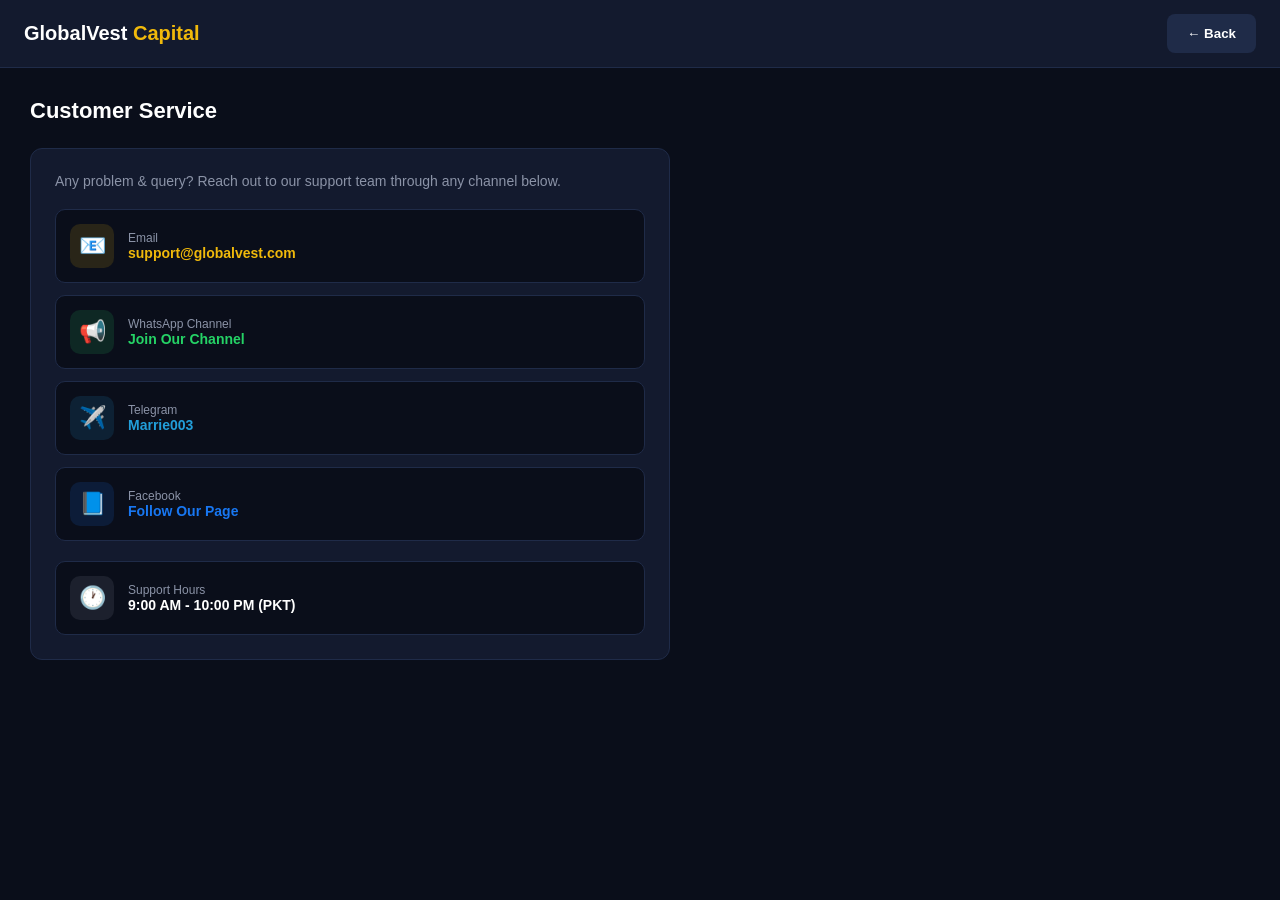
==== support.html @ c2818d29 "first commit" ====
<!DOCTYPE html>
<html lang="en">
<head>
<meta charset="UTF-8">
<meta name="viewport" content="width=device-width, initial-scale=1.0">
<title>Customer Service - GlobalVest Capital</title>
<link rel="stylesheet" href="style.css">
</head>
<body>
<div class="navbar">
  <div class="logo">GlobalVest <span>Capital</span></div>
  <button class="btn-secondary" onclick="location.href='dashboard.html'">← Back</button>
</div>

<div class="main" style="margin-left:0;">
  <h1 class="page-title">Customer Service</h1>

  <div class="card" style="max-width:640px;">
    <p style="color:#8b93a7;margin-bottom:20px;font-size:14px;">
      Any problem & query? Reach out to our support team through any channel below.
    </p>

    <!-- EMAIL -->
    <a href="mailto:support@globalvest.com" style="text-decoration:none;">
      <div style="display:flex;align-items:center;gap:14px;padding:14px;background:#0a0e1a;border:1px solid #1f2b48;border-radius:10px;margin-bottom:12px;transition:0.2s;">
        <div style="width:44px;height:44px;background:#f0b90b22;border-radius:10px;display:flex;align-items:center;justify-content:center;font-size:22px;">📧</div>
        <div>
          <div style="color:#8b93a7;font-size:12px;">Email</div>
          <div style="color:#f0b90b;font-weight:700;font-size:14px;">support@globalvest.com</div>
        </div>
      </div>
    </a>

    

    <!-- WHATSAPP CHANNEL -->
    <a href="https://whatsapp.com/channel/YOUR_CHANNEL_ID" target="_blank" style="text-decoration:none;">
      <div style="display:flex;align-items:center;gap:14px;padding:14px;background:#0a0e1a;border:1px solid #1f2b48;border-radius:10px;margin-bottom:12px;transition:0.2s;">
        <div style="width:44px;height:44px;background:#25d36622;border-radius:10px;display:flex;align-items:center;justify-content:center;font-size:22px;">📢</div>
        <div>
          <div style="color:#8b93a7;font-size:12px;">WhatsApp Channel</div>
          <div style="color:#25d366;font-weight:700;font-size:14px;">Join Our Channel</div>
        </div>
      </div>
    </a>

    <!-- TELEGRAM -->
    <a href="t.me/Marrie003" target="_blank" style="text-decoration:none;">
      <div style="display:flex;align-items:center;gap:14px;padding:14px;background:#0a0e1a;border:1px solid #1f2b48;border-radius:10px;margin-bottom:12px;transition:0.2s;">
        <div style="width:44px;height:44px;background:#229ed922;border-radius:10px;display:flex;align-items:center;justify-content:center;font-size:22px;">✈️</div>
        <div>
          <div style="color:#8b93a7;font-size:12px;">Telegram</div>
          <div style="color:#229ed9;font-weight:700;font-size:14px;">Marrie003</div>
        </div>
      </div>
    </a>

    <!-- FACEBOOK -->
    <a href="https://facebook.com/YOUR_FACEBOOK_PAGE" target="_blank" style="text-decoration:none;">
      <div style="display:flex;align-items:center;gap:14px;padding:14px;background:#0a0e1a;border:1px solid #1f2b48;border-radius:10px;margin-bottom:12px;transition:0.2s;">
        <div style="width:44px;height:44px;background:#1877f222;border-radius:10px;display:flex;align-items:center;justify-content:center;font-size:22px;">📘</div>
        <div>
          <div style="color:#8b93a7;font-size:12px;">Facebook</div>
          <div style="color:#1877f2;font-weight:700;font-size:14px;">Follow Our Page</div>
        </div>
      </div>
    </a>

    <!-- TIMING -->
    <div style="display:flex;align-items:center;gap:14px;padding:14px;background:#0a0e1a;border:1px solid #1f2b48;border-radius:10px;margin-top:20px;">
      <div style="width:44px;height:44px;background:#8b93a722;border-radius:10px;display:flex;align-items:center;justify-content:center;font-size:22px;">🕐</div>
      <div>
        <div style="color:#8b93a7;font-size:12px;">Support Hours</div>
        <div style="color:#fff;font-weight:700;font-size:14px;">9:00 AM - 10:00 PM (PKT)</div>
      </div>
    </div>

  </div>
</div>
</body>
</html>
---- style.css ----
* { margin: 0; padding: 0; box-sizing: border-box; font-family: 'Segoe UI', Arial, sans-serif; }
body { background: #0a0e1a; color: #e5e7eb; min-height: 100vh; }

/* AUTH */
.auth-body { display: flex; align-items: center; justify-content: center; background: linear-gradient(135deg, #0a0e1a 0%, #1e2a4a 100%); }
.auth-container { width: 100%; max-width: 440px; padding: 20px; }
.auth-box { background: #131a2e; border: 1px solid #1f2b48; border-radius: 16px; padding: 40px 30px; box-shadow: 0 20px 60px rgba(0,0,0,0.5); }
.brand { text-align: center; margin-bottom: 30px; }
.brand h1 { font-size: 28px; color: #fff; letter-spacing: 1px; }
.brand h1 span { color: #f0b90b; }
.brand p { color: #8b93a7; font-size: 13px; margin-top: 5px; }
.tabs { display: flex; gap: 8px; margin-bottom: 24px; background: #0a0e1a; padding: 4px; border-radius: 10px; }
.tab { flex: 1; padding: 10px; background: transparent; border: none; color: #8b93a7; border-radius: 8px; cursor: pointer; font-weight: 600; }
.tab.active { background: #f0b90b; color: #0a0e1a; }
.form { display: none; flex-direction: column; gap: 14px; }
.form.active { display: flex; }
.form input { padding: 13px 16px; background: #0a0e1a; border: 1px solid #1f2b48; border-radius: 8px; color: #fff; font-size: 14px; }
.form input:focus { outline: none; border-color: #f0b90b; }
.btn-primary { padding: 13px; background: #f0b90b; color: #0a0e1a; border: none; border-radius: 8px; font-weight: 700; cursor: pointer; font-size: 15px; }
.btn-primary:hover { background: #d9a509; }
.msg { font-size: 13px; text-align: center; }

/* DASHBOARD LAYOUT */
.navbar { background: #131a2e; padding: 14px 24px; display: flex; justify-content: space-between; align-items: center; border-bottom: 1px solid #1f2b48; position: sticky; top: 0; z-index: 100; }
.navbar .logo { font-size: 20px; font-weight: 800; color: #fff; }
.navbar .logo span { color: #f0b90b; }
.navbar .user-info { display: flex; align-items: center; gap: 12px; font-size: 14px; color: #8b93a7; }

.sidebar { position: fixed; left: 0; top: 60px; width: 240px; height: calc(100vh - 60px); background: #131a2e; border-right: 1px solid #1f2b48; padding: 20px 0; overflow-y: auto; }
.sidebar a { display: block; padding: 12px 24px; color: #8b93a7; text-decoration: none; font-size: 14px; }
.sidebar a:hover, .sidebar a.active { background: #0a0e1a; color: #f0b90b; border-left: 3px solid #f0b90b; }

.main { margin-left: 240px; padding: 30px; margin-top: 0; }
.page-title { font-size: 22px; color: #fff; margin-bottom: 24px; }

/* CARDS */
.card { background: #131a2e; border: 1px solid #1f2b48; border-radius: 12px; padding: 24px; margin-bottom: 20px; }
.balance-card { background: linear-gradient(135deg, #f0b90b, #d9a509); color: #0a0e1a; }
.balance-card h3 { font-size: 14px; opacity: 0.8; margin-bottom: 8px; }
.balance-card .amount { font-size: 32px; font-weight: 800; }

.grid { display: grid; grid-template-columns: repeat(auto-fit, minmax(220px, 1fr)); gap: 20px; }

.plan-card { background: #131a2e; border: 1px solid #1f2b48; border-radius: 12px; padding: 24px; transition: transform 0.3s; }
.plan-card:hover { transform: translateY(-4px); border-color: #f0b90b; }
.plan-card h3 { color: #f0b90b; margin-bottom: 12px; }
.plan-card .price { font-size: 24px; font-weight: 800; color: #fff; margin-bottom: 8px; }
.plan-card .profit { color: #22c55e; margin-bottom: 16px; }
.plan-card ul { list-style: none; margin-bottom: 20px; }
.plan-card ul li { padding: 6px 0; font-size: 13px; color: #8b93a7; }

/* TABLE */
table { width: 100%; border-collapse: collapse; }
th, td { padding: 12px; text-align: left; border-bottom: 1px solid #1f2b48; font-size: 14px; }
th { color: #8b93a7; font-weight: 600; }
.badge { padding: 4px 10px; border-radius: 20px; font-size: 12px; font-weight: 600; }
.badge.pending { background: #f59e0b33; color: #f59e0b; }
.badge.approved { background: #22c55e33; color: #22c55e; }
.badge.rejected { background: #ef444433; color: #ef4444; }

/* FORM */
.form-group { margin-bottom: 16px; }
.form-group label { display: block; font-size: 13px; color: #8b93a7; margin-bottom: 6px; }
.form-group input, .form-group select { width: 100%; padding: 12px; background: #0a0e1a; border: 1px solid #1f2b48; border-radius: 8px; color: #fff; }
.form-group input:focus, .form-group select:focus { outline: none; border-color: #f0b90b; }

.btn-secondary { padding: 12px 20px; background: #1f2b48; color: #fff; border: none; border-radius: 8px; cursor: pointer; font-weight: 600; }
.btn-danger { background: #ef4444; color: #fff; }

@media (max-width: 768px) {
  .sidebar { transform: translateX(-100%); transition: 0.3s; }
  .sidebar.open { transform: translateX(0); }
  .main { margin-left: 0; padding: 20px; }
}
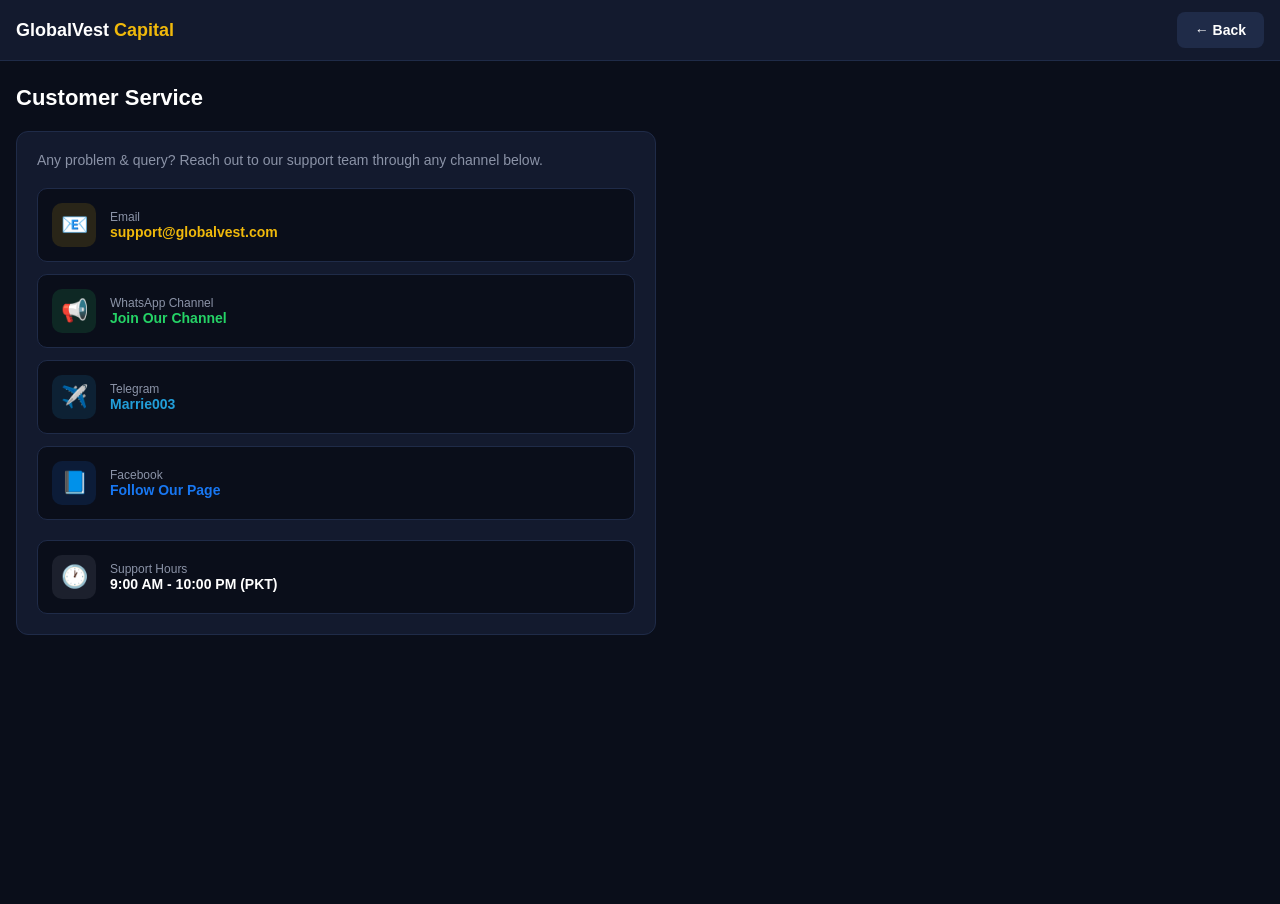
==== commit 0cc35c2e: "Update support.html" ====
--- a/support.html
+++ b/support.html
@@ -34,7 +34,7 @@
     
 
     <!-- WHATSAPP CHANNEL -->
-    <a href="https://whatsapp.com/channel/YOUR_CHANNEL_ID" target="_blank" style="text-decoration:none;">
+    <a href="https://whatsapp.com/channel/0029Vb97qyvFnSzHglvsST3p" target="_blank" style="text-decoration:none;">
       <div style="display:flex;align-items:center;gap:14px;padding:14px;background:#0a0e1a;border:1px solid #1f2b48;border-radius:10px;margin-bottom:12px;transition:0.2s;">
         <div style="width:44px;height:44px;background:#25d36622;border-radius:10px;display:flex;align-items:center;justify-content:center;font-size:22px;">📢</div>
         <div>
@@ -56,7 +56,7 @@
     </a>
 
     <!-- FACEBOOK -->
-    <a href="https://facebook.com/YOUR_FACEBOOK_PAGE" target="_blank" style="text-decoration:none;">
+    <a href="https://www.facebook.com/share/1BHDqsiB1m/" target="_blank" style="text-decoration:none;">
       <div style="display:flex;align-items:center;gap:14px;padding:14px;background:#0a0e1a;border:1px solid #1f2b48;border-radius:10px;margin-bottom:12px;transition:0.2s;">
         <div style="width:44px;height:44px;background:#1877f222;border-radius:10px;display:flex;align-items:center;justify-content:center;font-size:22px;">📘</div>
         <div>
@@ -78,4 +78,4 @@
   </div>
 </div>
 </body>
-</html>+</html>
--- a/style.css
+++ b/style.css
@@ -1,74 +1,379 @@
 * { margin: 0; padding: 0; box-sizing: border-box; font-family: 'Segoe UI', Arial, sans-serif; }
-body { background: #0a0e1a; color: #e5e7eb; min-height: 100vh; }
-
-/* AUTH */
-.auth-body { display: flex; align-items: center; justify-content: center; background: linear-gradient(135deg, #0a0e1a 0%, #1e2a4a 100%); }
-.auth-container { width: 100%; max-width: 440px; padding: 20px; }
-.auth-box { background: #131a2e; border: 1px solid #1f2b48; border-radius: 16px; padding: 40px 30px; box-shadow: 0 20px 60px rgba(0,0,0,0.5); }
-.brand { text-align: center; margin-bottom: 30px; }
-.brand h1 { font-size: 28px; color: #fff; letter-spacing: 1px; }
+body { background: #0a0e1a; color: #e5e7eb; min-height: 100vh; overflow-x: hidden; }
+
+/* ============ AUTH ============ */
+.auth-body { 
+  display: flex; align-items: center; justify-content: center; 
+  background: linear-gradient(135deg, #0a0e1a 0%, #1e2a4a 100%); 
+  padding: 16px;
+}
+.auth-container { width: 100%; max-width: 440px; }
+.auth-box { background: #131a2e; border: 1px solid #1f2b48; border-radius: 16px; padding: 32px 24px; box-shadow: 0 20px 60px rgba(0,0,0,0.5); }
+.brand { text-align: center; margin-bottom: 26px; }
+.brand h1 { font-size: 26px; color: #fff; letter-spacing: 1px; }
 .brand h1 span { color: #f0b90b; }
 .brand p { color: #8b93a7; font-size: 13px; margin-top: 5px; }
-.tabs { display: flex; gap: 8px; margin-bottom: 24px; background: #0a0e1a; padding: 4px; border-radius: 10px; }
-.tab { flex: 1; padding: 10px; background: transparent; border: none; color: #8b93a7; border-radius: 8px; cursor: pointer; font-weight: 600; }
+.tabs { display: flex; gap: 8px; margin-bottom: 22px; background: #0a0e1a; padding: 4px; border-radius: 10px; }
+.tab { flex: 1; padding: 11px 8px; background: transparent; border: none; color: #8b93a7; border-radius: 8px; cursor: pointer; font-weight: 600; font-size: 14px; }
 .tab.active { background: #f0b90b; color: #0a0e1a; }
-.form { display: none; flex-direction: column; gap: 14px; }
+.form { display: none; flex-direction: column; gap: 13px; }
 .form.active { display: flex; }
-.form input { padding: 13px 16px; background: #0a0e1a; border: 1px solid #1f2b48; border-radius: 8px; color: #fff; font-size: 14px; }
+.form input { padding: 13px 16px; background: #0a0e1a; border: 1px solid #1f2b48; border-radius: 8px; color: #fff; font-size: 15px; width: 100%; }
 .form input:focus { outline: none; border-color: #f0b90b; }
 .btn-primary { padding: 13px; background: #f0b90b; color: #0a0e1a; border: none; border-radius: 8px; font-weight: 700; cursor: pointer; font-size: 15px; }
 .btn-primary:hover { background: #d9a509; }
 .msg { font-size: 13px; text-align: center; }
 
-/* DASHBOARD LAYOUT */
-.navbar { background: #131a2e; padding: 14px 24px; display: flex; justify-content: space-between; align-items: center; border-bottom: 1px solid #1f2b48; position: sticky; top: 0; z-index: 100; }
-.navbar .logo { font-size: 20px; font-weight: 800; color: #fff; }
+/* ============ NAVBAR ============ */
+.navbar { 
+  background: #131a2e; padding: 12px 16px; 
+  display: flex; justify-content: space-between; align-items: center; 
+  border-bottom: 1px solid #1f2b48; position: sticky; top: 0; z-index: 100;
+}
+.navbar .logo { font-size: 18px; font-weight: 800; color: #fff; white-space: nowrap; }
 .navbar .logo span { color: #f0b90b; }
-.navbar .user-info { display: flex; align-items: center; gap: 12px; font-size: 14px; color: #8b93a7; }
-
-.sidebar { position: fixed; left: 0; top: 60px; width: 240px; height: calc(100vh - 60px); background: #131a2e; border-right: 1px solid #1f2b48; padding: 20px 0; overflow-y: auto; }
-.sidebar a { display: block; padding: 12px 24px; color: #8b93a7; text-decoration: none; font-size: 14px; }
-.sidebar a:hover, .sidebar a.active { background: #0a0e1a; color: #f0b90b; border-left: 3px solid #f0b90b; }
-
-.main { margin-left: 240px; padding: 30px; margin-top: 0; }
-.page-title { font-size: 22px; color: #fff; margin-bottom: 24px; }
-
-/* CARDS */
-.card { background: #131a2e; border: 1px solid #1f2b48; border-radius: 12px; padding: 24px; margin-bottom: 20px; }
+.navbar .user-info { display: flex; align-items: center; gap: 10px; font-size: 13px; color: #8b93a7; }
+.navbar .user-info span { max-width: 100px; overflow: hidden; text-overflow: ellipsis; white-space: nowrap; }
+
+/* Hamburger button — mobile only */
+.hamburger {
+  display: none;
+  background: transparent; border: none; color: #f0b90b;
+  font-size: 26px; cursor: pointer; padding: 4px 8px;
+}
+
+/* ============ SIDEBAR ============ */
+.sidebar { 
+  position: fixed; left: 0; top: 57px; 
+  width: 240px; height: calc(100vh - 57px); 
+  background: #131a2e; border-right: 1px solid #1f2b48; 
+  padding: 16px 0; overflow-y: auto; 
+  transition: transform 0.3s ease;
+  z-index: 99;
+}
+.sidebar a { 
+  display: block; padding: 13px 22px; color: #8b93a7; 
+  text-decoration: none; font-size: 14px; 
+  border-left: 3px solid transparent;
+}
+.sidebar a:hover, .sidebar a.active { 
+  background: #0a0e1a; color: #f0b90b; 
+  border-left-color: #f0b90b;
+}
+
+/* Mobile — sidebar off-screen by default */
+.sidebar-backdrop {
+  display: none;
+  position: fixed; inset: 0; 
+  background: rgba(0,0,0,0.6); 
+  z-index: 98;
+}
+.sidebar-backdrop.active { display: block; }
+
+/* ============ MAIN ============ */
+.main { margin-left: 240px; padding: 24px 16px; min-height: calc(100vh - 57px); }
+.page-title { font-size: 22px; color: #fff; margin-bottom: 20px; }
+
+/* ============ CARDS ============ */
+.card { 
+  background: #131a2e; border: 1px solid #1f2b48; 
+  border-radius: 12px; padding: 20px; margin-bottom: 18px;
+  overflow-x: auto;
+}
 .balance-card { background: linear-gradient(135deg, #f0b90b, #d9a509); color: #0a0e1a; }
 .balance-card h3 { font-size: 14px; opacity: 0.8; margin-bottom: 8px; }
-.balance-card .amount { font-size: 32px; font-weight: 800; }
-
-.grid { display: grid; grid-template-columns: repeat(auto-fit, minmax(220px, 1fr)); gap: 20px; }
-
-.plan-card { background: #131a2e; border: 1px solid #1f2b48; border-radius: 12px; padding: 24px; transition: transform 0.3s; }
+.balance-card .amount { font-size: 28px; font-weight: 800; }
+
+/* ============ GRID ============ */
+.grid { 
+  display: grid; 
+  grid-template-columns: repeat(auto-fit, minmax(220px, 1fr)); 
+  gap: 16px; 
+}
+
+/* ============ PLAN CARDS ============ */
+.plan-card { 
+  background: #131a2e; border: 1px solid #1f2b48; 
+  border-radius: 12px; padding: 20px; 
+  transition: transform 0.3s;
+}
 .plan-card:hover { transform: translateY(-4px); border-color: #f0b90b; }
-.plan-card h3 { color: #f0b90b; margin-bottom: 12px; }
-.plan-card .price { font-size: 24px; font-weight: 800; color: #fff; margin-bottom: 8px; }
+.plan-card h3 { color: #f0b90b; margin-bottom: 12px; font-size: 18px; }
+.plan-card .price { font-size: 20px; font-weight: 800; color: #fff; margin-bottom: 8px; word-break: break-word; }
 .plan-card .profit { color: #22c55e; margin-bottom: 16px; }
-.plan-card ul { list-style: none; margin-bottom: 20px; }
-.plan-card ul li { padding: 6px 0; font-size: 13px; color: #8b93a7; }
-
-/* TABLE */
-table { width: 100%; border-collapse: collapse; }
-th, td { padding: 12px; text-align: left; border-bottom: 1px solid #1f2b48; font-size: 14px; }
-th { color: #8b93a7; font-weight: 600; }
-.badge { padding: 4px 10px; border-radius: 20px; font-size: 12px; font-weight: 600; }
+.plan-card ul { list-style: none; margin-bottom: 18px; }
+.plan-card ul li { padding: 5px 0; font-size: 13px; color: #8b93a7; }
+
+/* ============ TABLES ============ */
+table { width: 100%; border-collapse: collapse; min-width: 560px; }
+th, td { padding: 12px 10px; text-align: left; border-bottom: 1px solid #1f2b48; font-size: 13px; }
+th { color: #8b93a7; font-weight: 600; font-size: 12px; text-transform: uppercase; letter-spacing: 0.5px; }
+.badge { padding: 4px 10px; border-radius: 20px; font-size: 11px; font-weight: 700; }
 .badge.pending { background: #f59e0b33; color: #f59e0b; }
 .badge.approved { background: #22c55e33; color: #22c55e; }
 .badge.rejected { background: #ef444433; color: #ef4444; }
 
-/* FORM */
+/* ============ FORMS ============ */
 .form-group { margin-bottom: 16px; }
 .form-group label { display: block; font-size: 13px; color: #8b93a7; margin-bottom: 6px; }
-.form-group input, .form-group select { width: 100%; padding: 12px; background: #0a0e1a; border: 1px solid #1f2b48; border-radius: 8px; color: #fff; }
-.form-group input:focus, .form-group select:focus { outline: none; border-color: #f0b90b; }
-
-.btn-secondary { padding: 12px 20px; background: #1f2b48; color: #fff; border: none; border-radius: 8px; cursor: pointer; font-weight: 600; }
+.form-group input, .form-group select { 
+  width: 100%; padding: 12px 14px; 
+  background: #0a0e1a; border: 1px solid #1f2b48; 
+  border-radius: 8px; color: #fff; font-size: 14px;
+}
+.form-group input:focus, .form-group select:focus { 
+  outline: none; border-color: #f0b90b; 
+}
+
+/* ============ BUTTONS ============ */
+.btn-secondary { 
+  padding: 10px 18px; background: #1f2b48; color: #fff; 
+  border: none; border-radius: 8px; cursor: pointer; 
+  font-weight: 600; font-size: 14px;
+}
 .btn-danger { background: #ef4444; color: #fff; }
 
+/* ============ MOBILE ============ */
 @media (max-width: 768px) {
-  .sidebar { transform: translateX(-100%); transition: 0.3s; }
+  /* Hamburger visible */
+  .hamburger { display: block; }
+
+  /* Sidebar off-screen — opens on hamburger click */
+  .sidebar { 
+    transform: translateX(-100%); 
+    width: 260px; 
+  }
   .sidebar.open { transform: translateX(0); }
-  .main { margin-left: 0; padding: 20px; }
-}+
+  /* Main full width */
+  .main { margin-left: 0; padding: 16px 12px; }
+
+  /* Navbar adjustments */
+  .navbar { padding: 10px 12px; }
+  .navbar .logo { font-size: 16px; }
+  .navbar .user-info { gap: 8px; font-size: 12px; }
+  .navbar .user-info span { max-width: 80px; }
+
+  /* Title smaller */
+  .page-title { font-size: 18px; margin-bottom: 16px; }
+
+  /* Cards padding */
+  .card { padding: 16px; border-radius: 10px; }
+  .balance-card .amount { font-size: 24px; }
+
+  /* Grid single column */
+  .grid { grid-template-columns: 1fr; gap: 12px; }
+
+  /* Plan cards full width */
+  .plan-card { padding: 18px; }
+  .plan-card .price { font-size: 18px; }
+
+  /* Tables scroll */
+  .card { overflow-x: auto; }
+  table { min-width: 500px; }
+  th, td { padding: 10px 8px; font-size: 12px; }
+
+  /* Buttons full width on mobile */
+  .btn-primary, .btn-secondary { width: 100%; padding: 12px; }
+  
+  /* Form groups */
+  .form-group { margin-bottom: 14px; }
+
+  /* Custom flex — wrap on mobile */
+  .main > div[style*="display:flex"] { flex-wrap: wrap; }
+
+  /* Referral code input */
+  input[type="text"][readonly] { font-size: 14px; }
+}
+
+/* ============ EXTRA SMALL ============ */
+@media (max-width: 480px) {
+  .brand h1 { font-size: 22px; }
+  .auth-box { padding: 24px 18px; }
+  .tab { font-size: 13px; padding: 10px 6px; }
+  .navbar .logo { font-size: 15px; }
+  .navbar .user-info span { display: none; } /* Hide name on tiny screens */
+  .page-title { font-size: 17px; }
+  .balance-card .amount { font-size: 22px; }
+}
+
+/* ============ STICKY SIDEBAR TOGGLE ============ */
+@media (max-width: 768px) {
+  body.sidebar-open { overflow: hidden; }
+}
+
+/* ==================================================
+   RESPONSIVE / MOBILE STYLES
+   ================================================== */
+
+/* Hamburger button — desktop par hidden, mobile par visible */
+.hamburger {
+  display: none;
+  background: transparent;
+  border: none;
+  color: #f0b90b;
+  font-size: 26px;
+  cursor: pointer;
+  padding: 4px 10px;
+  line-height: 1;
+  margin-right: 8px;
+}
+
+/* Sidebar backdrop — default hidden */
+.sidebar-backdrop {
+  display: none;
+  position: fixed;
+  top: 0; left: 0; right: 0; bottom: 0;
+  background: rgba(0, 0, 0, 0.65);
+  z-index: 98;
+  opacity: 0;
+  transition: opacity 0.3s ease;
+}
+.sidebar-backdrop.active {
+  display: block;
+  opacity: 1;
+}
+
+/* ========== MOBILE (<= 768px) ========== */
+@media (max-width: 768px) {
+
+  /* 1. Hamburger dikhao */
+  .hamburger {
+    display: block;
+  }
+
+  /* 2. Sidebar ko off-screen bhejo, slide-in ke liye ready */
+  .sidebar {
+    transform: translateX(-100%);
+    transition: transform 0.3s ease;
+    width: 260px;
+    z-index: 999;
+    top: 57px;
+    height: calc(100vh - 57px);
+    box-shadow: 2px 0 15px rgba(0, 0, 0, 0.5);
+  }
+  .sidebar.open {
+    transform: translateX(0);
+  }
+
+  /* 3. Main content full width */
+  .main {
+    margin-left: 0 !important;
+    padding: 16px 12px !important;
+    margin-top: 0;
+  }
+
+  /* 4. Navbar adjustments */
+  .navbar {
+    padding: 10px 12px;
+    display: flex;
+    align-items: center;
+    gap: 8px;
+  }
+  .navbar .logo {
+    font-size: 16px;
+    flex: 1;
+    white-space: nowrap;
+    overflow: hidden;
+    text-overflow: ellipsis;
+  }
+  .navbar .user-info {
+    gap: 6px;
+    font-size: 12px;
+  }
+  .navbar .user-info span {
+    max-width: 80px;
+    overflow: hidden;
+    text-overflow: ellipsis;
+    white-space: nowrap;
+  }
+  .navbar .btn-secondary {
+    padding: 7px 11px;
+    font-size: 12px;
+  }
+
+  /* 5. Body scroll lock jab sidebar khula ho */
+  body.sidebar-open {
+    overflow: hidden;
+  }
+
+  /* 6. Grid — single column */
+  .grid {
+    grid-template-columns: 1fr !important;
+    gap: 12px;
+  }
+
+  /* 7. Cards */
+  .card {
+    padding: 16px !important;
+    border-radius: 10px;
+    overflow-x: auto;
+  }
+  .balance-card .amount {
+    font-size: 24px;
+  }
+
+  /* 8. Page title */
+  .page-title {
+    font-size: 18px !important;
+    margin-bottom: 14px;
+  }
+
+  /* 9. Plan cards */
+  .plan-card {
+    padding: 18px;
+  }
+  .plan-card .price {
+    font-size: 18px;
+  }
+
+  /* 10. Tables — horizontal scroll */
+  table {
+    min-width: 500px;
+    font-size: 12px;
+  }
+  th, td {
+    padding: 10px 8px;
+    font-size: 12px;
+  }
+
+  /* 11. Forms */
+  .form-group input,
+  .form-group select {
+    font-size: 14px;
+    padding: 12px;
+  }
+
+  /* 12. Buttons full width */
+  .btn-primary, .btn-secondary {
+    padding: 12px;
+  }
+
+  /* 13. Flex rows wrap */
+  .main > div[style*="display:flex"],
+  .card > div[style*="display:flex"] {
+    flex-wrap: wrap;
+  }
+}
+
+/* ========== SMALL MOBILE (<= 480px) ========== */
+@media (max-width: 480px) {
+  .navbar .logo {
+    font-size: 15px;
+  }
+  .navbar .user-info span {
+    display: none; /* Chhote phones par naam hide */
+  }
+  .page-title {
+    font-size: 17px;
+  }
+  .balance-card .amount {
+    font-size: 22px;
+  }
+  .brand h1 {
+    font-size: 22px;
+  }
+  .auth-box {
+    padding: 24px 18px;
+  }
+}
